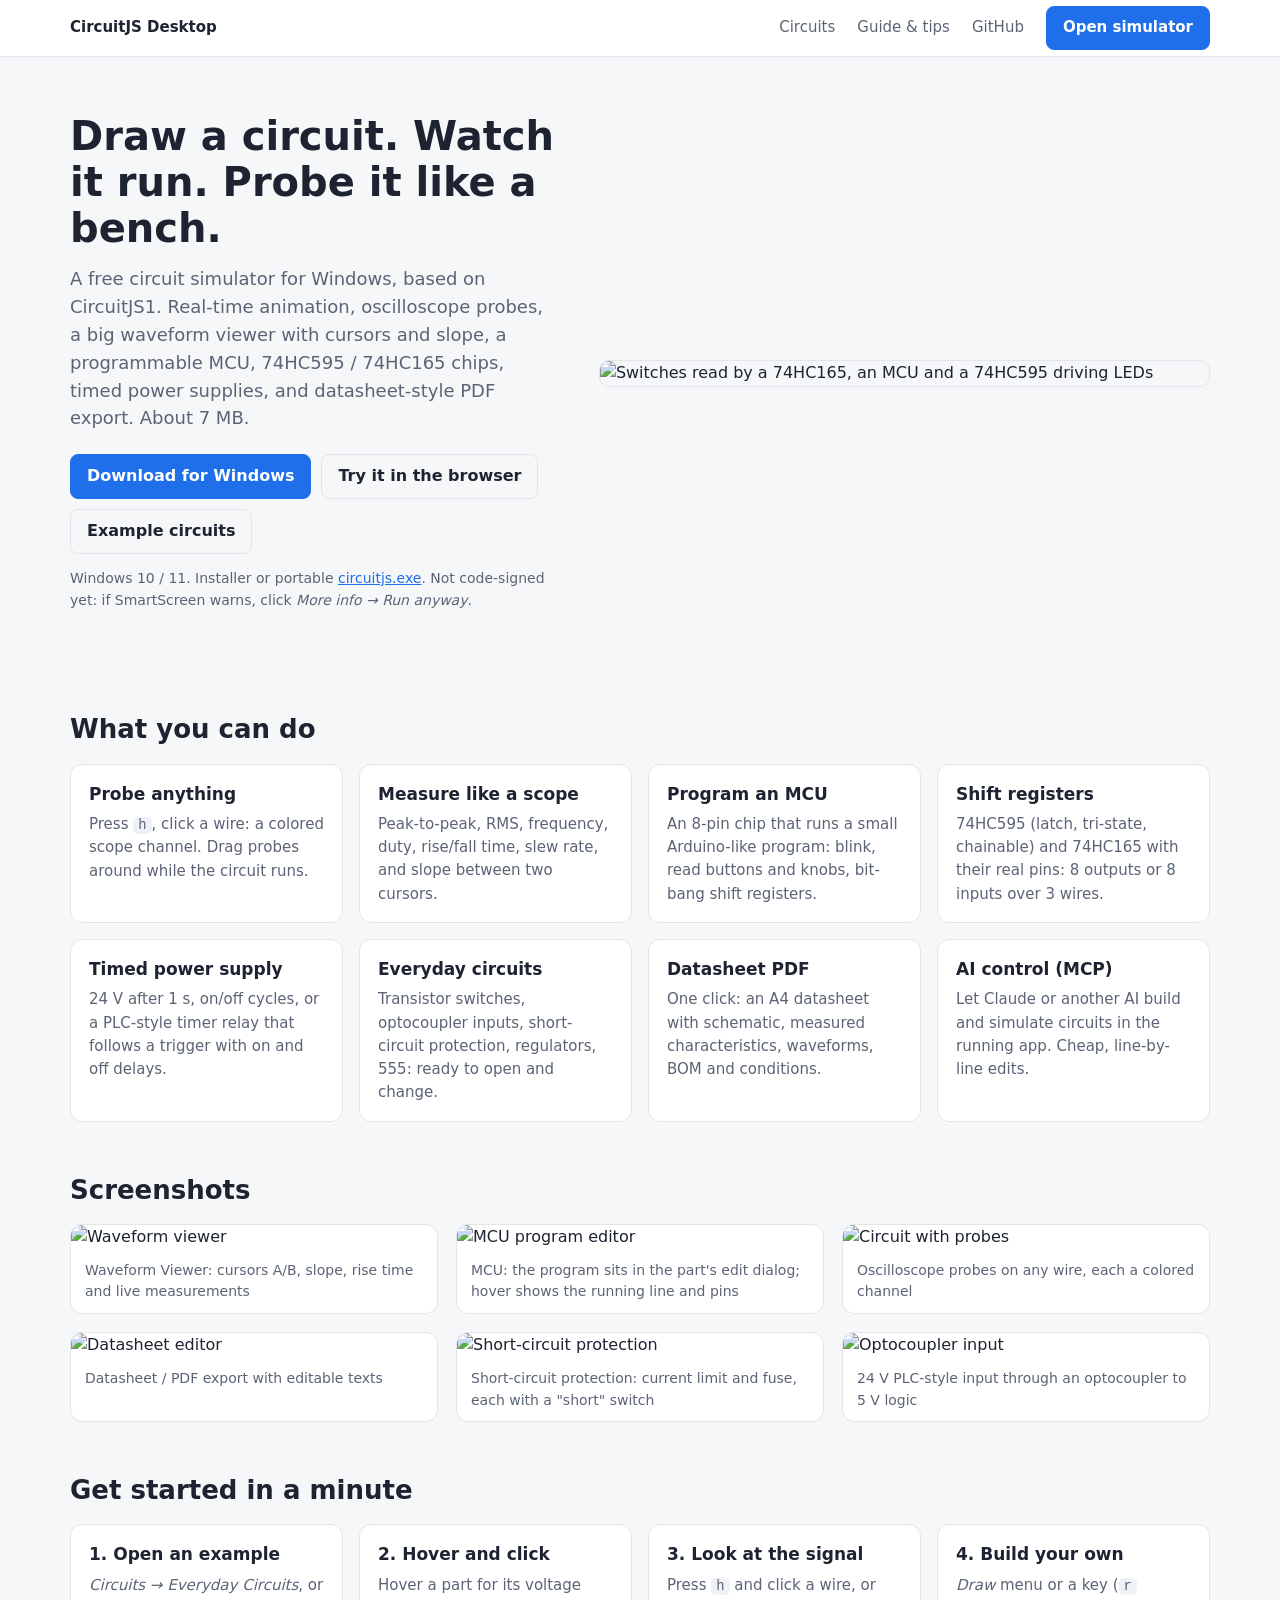
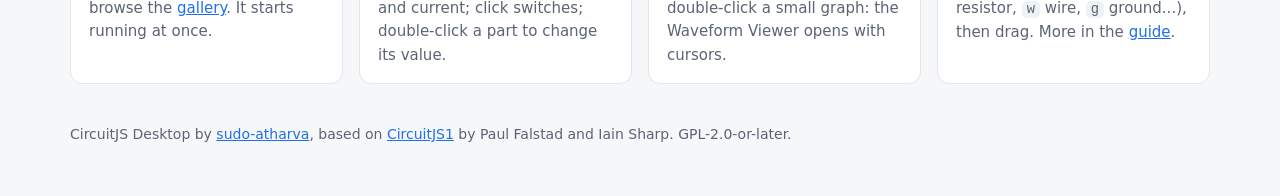
==== docs/site/index.html @ 18e9f704 "Release 1.3.0: website with guide and gallery, wider MCU editor - Website (docs/site, published by p" ====
<!DOCTYPE html>
<html lang="en">
<head>
<meta charset="utf-8">
<meta name="viewport" content="width=device-width, initial-scale=1">
<title>CircuitJS Desktop: circuit simulator for Windows</title>
<meta name="description" content="Free circuit simulator for Windows: draw a circuit, watch it run, probe it like a bench scope. MCU block, 74HC595/165, timed supplies, waveform viewer with cursors and slope, datasheet PDF export.">
<link rel="stylesheet" href="style.css">
</head>
<body>
<nav><div class="in">
  <a class="brand" href="./">CircuitJS Desktop</a>
  <a href="gallery.html">Circuits</a>
  <a href="guide.html">Guide &amp; tips</a>
  <a href="https://github.com/sudo-atharva/circuitjs-desktop">GitHub</a>
  <a class="btn" href="circuitjs.html">Open simulator</a>
</div></nav>

<div class="wrap">
  <section class="hero">
    <div>
      <h1>Draw a circuit. Watch it run. Probe it like a bench.</h1>
      <p>A free circuit simulator for Windows, based on CircuitJS1. Real-time animation, oscilloscope probes, a big
      waveform viewer with cursors and slope, a programmable MCU, 74HC595 / 74HC165 chips, timed power supplies, and
      datasheet-style PDF export. About 7 MB.</p>
      <div class="ctas">
        <a class="btn" href="https://github.com/sudo-atharva/circuitjs-desktop/releases/latest">Download for Windows</a>
        <a class="btn ghost" href="circuitjs.html">Try it in the browser</a>
        <a class="btn ghost" href="gallery.html">Example circuits</a>
      </div>
      <p class="muted" style="font-size:14px;margin-top:14px">Windows 10 / 11. Installer or portable
      <a href="https://github.com/sudo-atharva/circuitjs-desktop/releases/latest/download/circuitjs.exe">circuitjs.exe</a>.
      Not code-signed yet: if SmartScreen warns, click <i>More info &rarr; Run anyway</i>.</p>
    </div>
    <img src="gallery/everyday-74hc165-74hc595-mcu.png" alt="Switches read by a 74HC165, an MCU and a 74HC595 driving LEDs">
  </section>

  <h2>What you can do</h2>
  <div class="features">
    <div class="feature"><h3>Probe anything</h3><p>Press <code>h</code>, click a wire: a colored scope channel. Drag probes around while the circuit runs.</p></div>
    <div class="feature"><h3>Measure like a scope</h3><p>Peak-to-peak, RMS, frequency, duty, rise/fall time, slew rate, and slope between two cursors.</p></div>
    <div class="feature"><h3>Program an MCU</h3><p>An 8-pin chip that runs a small Arduino-like program: blink, read buttons and knobs, bit-bang shift registers.</p></div>
    <div class="feature"><h3>Shift registers</h3><p>74HC595 (latch, tri-state, chainable) and 74HC165 with their real pins: 8 outputs or 8 inputs over 3 wires.</p></div>
    <div class="feature"><h3>Timed power supply</h3><p>24 V after 1 s, on/off cycles, or a PLC-style timer relay that follows a trigger with on and off delays.</p></div>
    <div class="feature"><h3>Everyday circuits</h3><p>Transistor switches, optocoupler inputs, short-circuit protection, regulators, 555: ready to open and change.</p></div>
    <div class="feature"><h3>Datasheet PDF</h3><p>One click: an A4 datasheet with schematic, measured characteristics, waveforms, BOM and conditions.</p></div>
    <div class="feature"><h3>AI control (MCP)</h3><p>Let Claude or another AI build and simulate circuits in the running app. Cheap, line-by-line edits.</p></div>
  </div>

  <h2>Screenshots</h2>
  <div class="shots">
    <figure><img src="img/waveform-viewer.png" alt="Waveform viewer"><figcaption>Waveform Viewer: cursors A/B, slope, rise time and live measurements</figcaption></figure>
    <figure><img src="img/mcu-dialog.png" alt="MCU program editor"><figcaption>MCU: the program sits in the part's edit dialog; hover shows the running line and pins</figcaption></figure>
    <figure><img src="img/circuit-probes.png" alt="Circuit with probes"><figcaption>Oscilloscope probes on any wire, each a colored channel</figcaption></figure>
    <figure><img src="img/datasheet.png" alt="Datasheet editor"><figcaption>Datasheet / PDF export with editable texts</figcaption></figure>
    <figure><img src="gallery/everyday-short-protection.png" alt="Short-circuit protection"><figcaption>Short-circuit protection: current limit and fuse, each with a "short" switch</figcaption></figure>
    <figure><img src="gallery/everyday-optocoupler-24v-input.png" alt="Optocoupler input"><figcaption>24 V PLC-style input through an optocoupler to 5 V logic</figcaption></figure>
  </div>

  <h2>Get started in a minute</h2>
  <div class="features">
    <div class="feature"><h3>1. Open an example</h3><p><i>Circuits &rarr; Everyday Circuits</i>, or browse the <a href="gallery.html">gallery</a>. It starts running at once.</p></div>
    <div class="feature"><h3>2. Hover and click</h3><p>Hover a part for its voltage and current; click switches; double-click a part to change its value.</p></div>
    <div class="feature"><h3>3. Look at the signal</h3><p>Press <code>h</code> and click a wire, or double-click a small graph: the Waveform Viewer opens with cursors.</p></div>
    <div class="feature"><h3>4. Build your own</h3><p><i>Draw</i> menu or a key (<code>r</code> resistor, <code>w</code> wire, <code>g</code> ground...), then drag. More in the <a href="guide.html">guide</a>.</p></div>
  </div>

  <footer>CircuitJS Desktop by <a href="https://github.com/sudo-atharva">sudo-atharva</a>, based on
  <a href="https://github.com/sharpie7/circuitjs1">CircuitJS1</a> by Paul Falstad and Iain Sharp. GPL-2.0-or-later.</footer>
</div>
</body>
</html>
---- docs/site/style.css ----
:root {
  color-scheme: light dark;
  --bg: #f6f7f9; --card: #fff; --text: #1d2330; --muted: #5b6475; --line: #e2e5ea;
  --accent: #1f6feb; --on-accent: #fff; --code: #eef1f5;
}
@media (prefers-color-scheme: dark) {
  :root { --bg: #0f1115; --card: #171a21; --text: #e6e8ec; --muted: #9aa3b2; --line: #262b35;
          --accent: #58a6ff; --on-accent: #0d1117; --code: #1f2430; }
}
* { box-sizing: border-box; }
body { margin: 0; font: 16px/1.55 system-ui, -apple-system, "Segoe UI", sans-serif; background: var(--bg); color: var(--text); }
a { color: var(--accent); }
code, pre { font-family: Consolas, "Cascadia Mono", monospace; background: var(--code); border-radius: 5px; }
code { padding: 1px 5px; font-size: 0.92em; }
pre { padding: 12px 14px; overflow-x: auto; font-size: 14px; line-height: 1.45; }

nav { position: sticky; top: 0; z-index: 10; background: var(--card); border-bottom: 1px solid var(--line); }
nav .in { max-width: 1180px; margin: 0 auto; padding: 0 20px; display: flex; align-items: center; gap: 22px; height: 56px; }
nav .brand { font-weight: 700; color: var(--text); text-decoration: none; margin-right: auto; }
nav a { color: var(--muted); text-decoration: none; font-size: 15px; }
nav a:hover, nav a.here { color: var(--text); }
nav a.btn { color: var(--on-accent); }

.wrap { max-width: 1180px; margin: 0 auto; padding: 0 20px; }
.btn { display: inline-block; padding: 9px 16px; border-radius: 8px; background: var(--accent); color: var(--on-accent);
       text-decoration: none; font-weight: 600; border: 1px solid var(--accent); }
.btn.ghost { background: transparent; color: var(--text); border-color: var(--line); }
.muted { color: var(--muted); }

.hero { padding: 56px 0 28px; display: grid; grid-template-columns: 1fr 1.25fr; gap: 40px; align-items: center; }
.hero h1 { font-size: 40px; line-height: 1.15; margin: 0 0 14px; }
.hero p { font-size: 18px; color: var(--muted); margin: 0 0 22px; }
.hero .ctas { display: flex; gap: 10px; flex-wrap: wrap; }
.hero img { width: 100%; border-radius: 10px; border: 1px solid var(--line); }
@media (max-width: 860px) { .hero { grid-template-columns: 1fr; } }

h2 { font-size: 26px; margin: 48px 0 14px; }
.features { display: grid; grid-template-columns: repeat(auto-fill, minmax(260px, 1fr)); gap: 16px; }
.feature { background: var(--card); border: 1px solid var(--line); border-radius: 12px; padding: 16px 18px; }
.feature h3 { margin: 0 0 6px; font-size: 17px; }
.feature p { margin: 0; color: var(--muted); font-size: 15px; }
.shots { display: grid; grid-template-columns: repeat(auto-fill, minmax(340px, 1fr)); gap: 18px; }
figure { margin: 0; background: var(--card); border: 1px solid var(--line); border-radius: 12px; overflow: hidden; }
figure img { display: block; width: 100%; }
figcaption { padding: 10px 14px; font-size: 14px; color: var(--muted); }
footer { padding: 40px 0 50px; color: var(--muted); font-size: 14px; }

/* guide */
.doc { display: grid; grid-template-columns: 220px 1fr; gap: 40px; padding: 30px 0; }
.doc aside { position: sticky; top: 76px; align-self: start; font-size: 14px; }
.doc aside a { display: block; color: var(--muted); text-decoration: none; padding: 3px 0; }
.doc aside a:hover { color: var(--text); }
.doc article { min-width: 0; max-width: 820px; }
.doc h1 { margin: 0 0 8px; }
.doc h2 { margin-top: 40px; padding-top: 8px; border-top: 1px solid var(--line); }
.doc h3 { margin: 24px 0 6px; }
.doc table { border-collapse: collapse; width: 100%; font-size: 15px; margin: 8px 0 16px; }
.doc th, .doc td { text-align: left; padding: 6px 10px; border-bottom: 1px solid var(--line); vertical-align: top; }
.doc th { color: var(--muted); font-weight: 600; }
.tip { background: var(--card); border: 1px solid var(--line); border-left: 4px solid var(--accent); border-radius: 8px; padding: 10px 14px; margin: 12px 0; }
.doc img { max-width: 100%; border-radius: 8px; border: 1px solid var(--line); }
@media (max-width: 860px) { .doc { grid-template-columns: 1fr; } .doc aside { position: static; } }

/* gallery */
.gallery { display: grid; grid-template-columns: repeat(auto-fill, minmax(340px, 1fr)); gap: 20px; padding: 10px 0 20px; }
.card { background: var(--card); border: 1px solid var(--line); border-radius: 12px; overflow: hidden; display: flex; flex-direction: column; }
.card img { display: block; width: 100%; aspect-ratio: 1114 / 610; object-fit: cover; background: #000; }
.card .body { padding: 14px 16px 16px; display: flex; flex-direction: column; gap: 6px; flex: 1; }
.card h3 { margin: 0; font-size: 18px; }
.card .what { margin: 0; color: var(--muted); font-size: 15px; }
.card .result { margin: 0; font-size: 14px; }
.card details { font-size: 14px; }
.card details summary { cursor: pointer; color: var(--accent); }
.card details p { margin: 6px 0 0; }
.card .links { margin-top: auto; padding-top: 8px; display: flex; gap: 10px; }
.card .links a { font-size: 14px; padding: 6px 12px; }
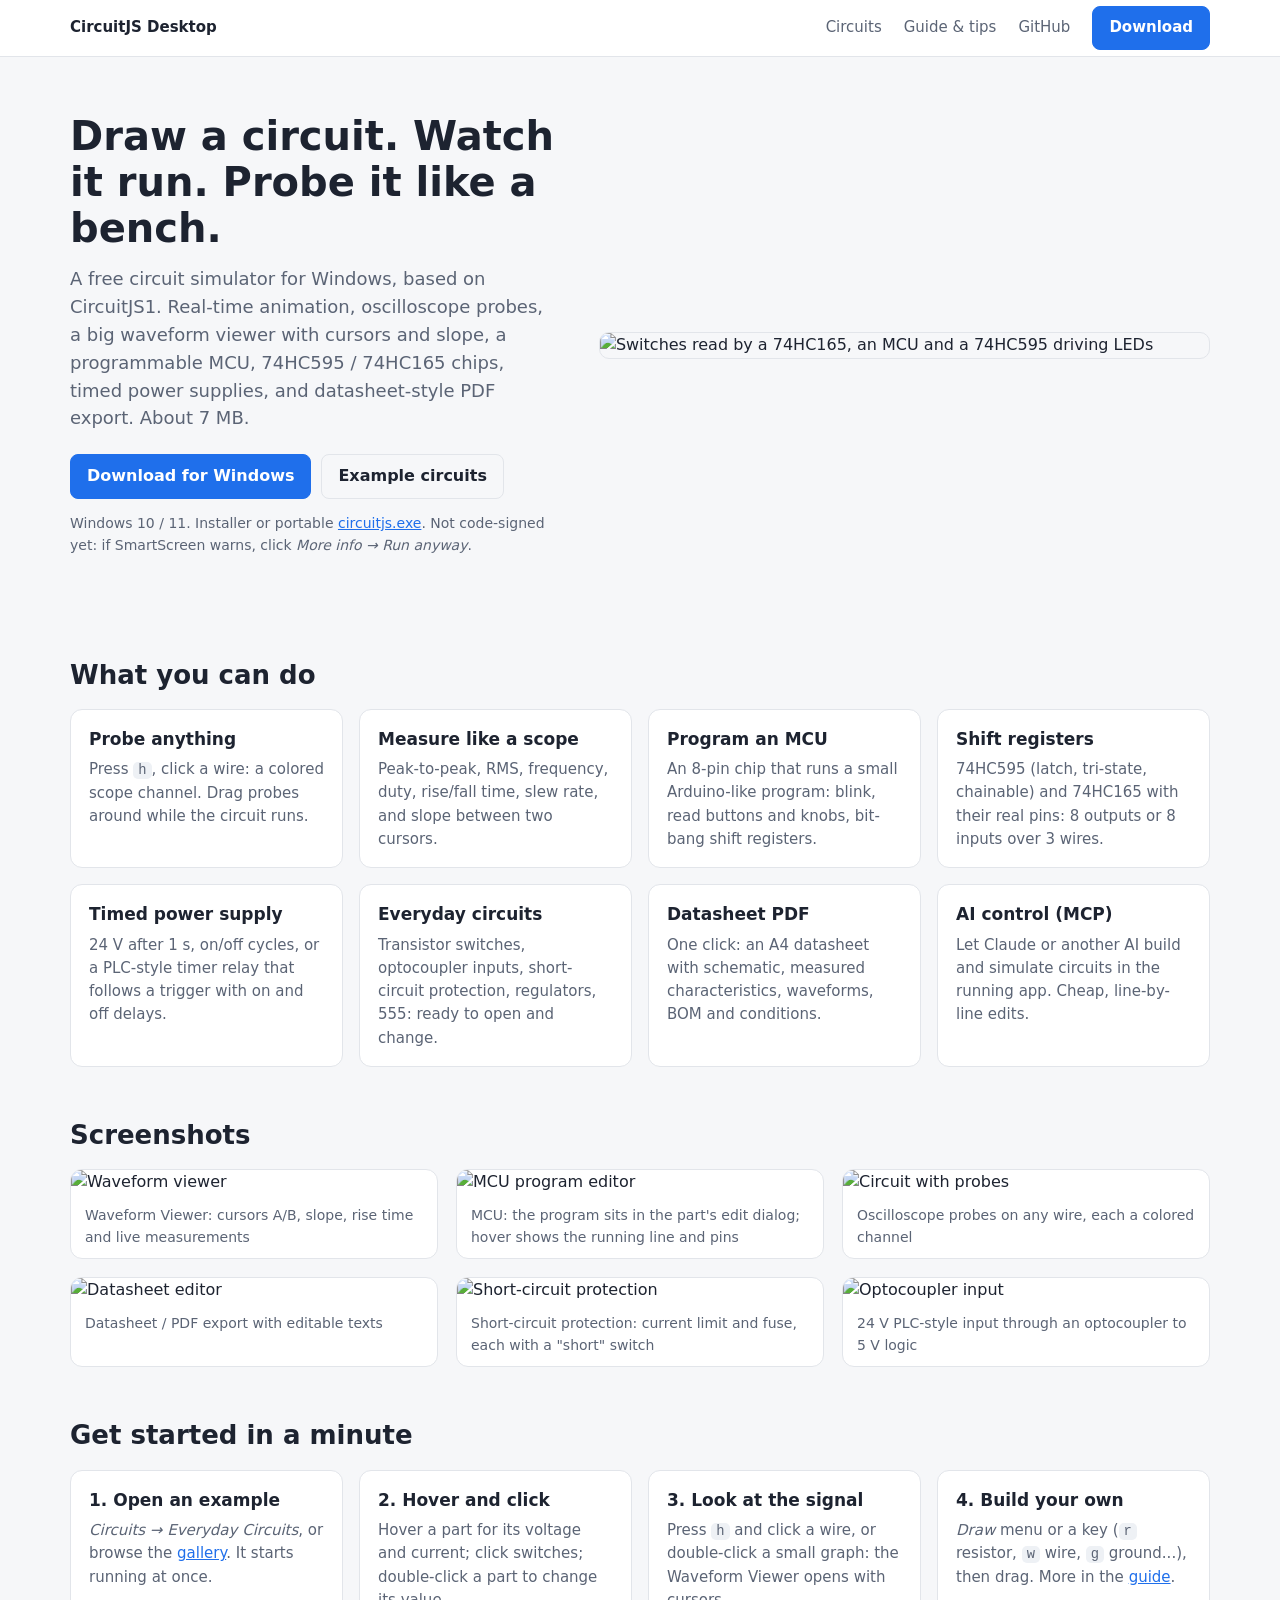
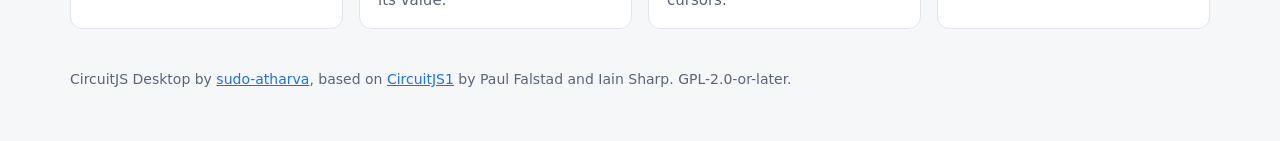
==== commit d99a59ee: "Website: Download button instead of Open simulator" ====
--- a/docs/site/index.html
+++ b/docs/site/index.html
@@ -13,7 +13,7 @@
   <a href="gallery.html">Circuits</a>
   <a href="guide.html">Guide &amp; tips</a>
   <a href="https://github.com/sudo-atharva/circuitjs-desktop">GitHub</a>
-  <a class="btn" href="circuitjs.html">Open simulator</a>
+  <a class="btn" href="https://github.com/sudo-atharva/circuitjs-desktop/releases/latest">Download</a>
 </div></nav>
 
 <div class="wrap">
@@ -25,7 +25,6 @@
       datasheet-style PDF export. About 7 MB.</p>
       <div class="ctas">
         <a class="btn" href="https://github.com/sudo-atharva/circuitjs-desktop/releases/latest">Download for Windows</a>
-        <a class="btn ghost" href="circuitjs.html">Try it in the browser</a>
         <a class="btn ghost" href="gallery.html">Example circuits</a>
       </div>
       <p class="muted" style="font-size:14px;margin-top:14px">Windows 10 / 11. Installer or portable
